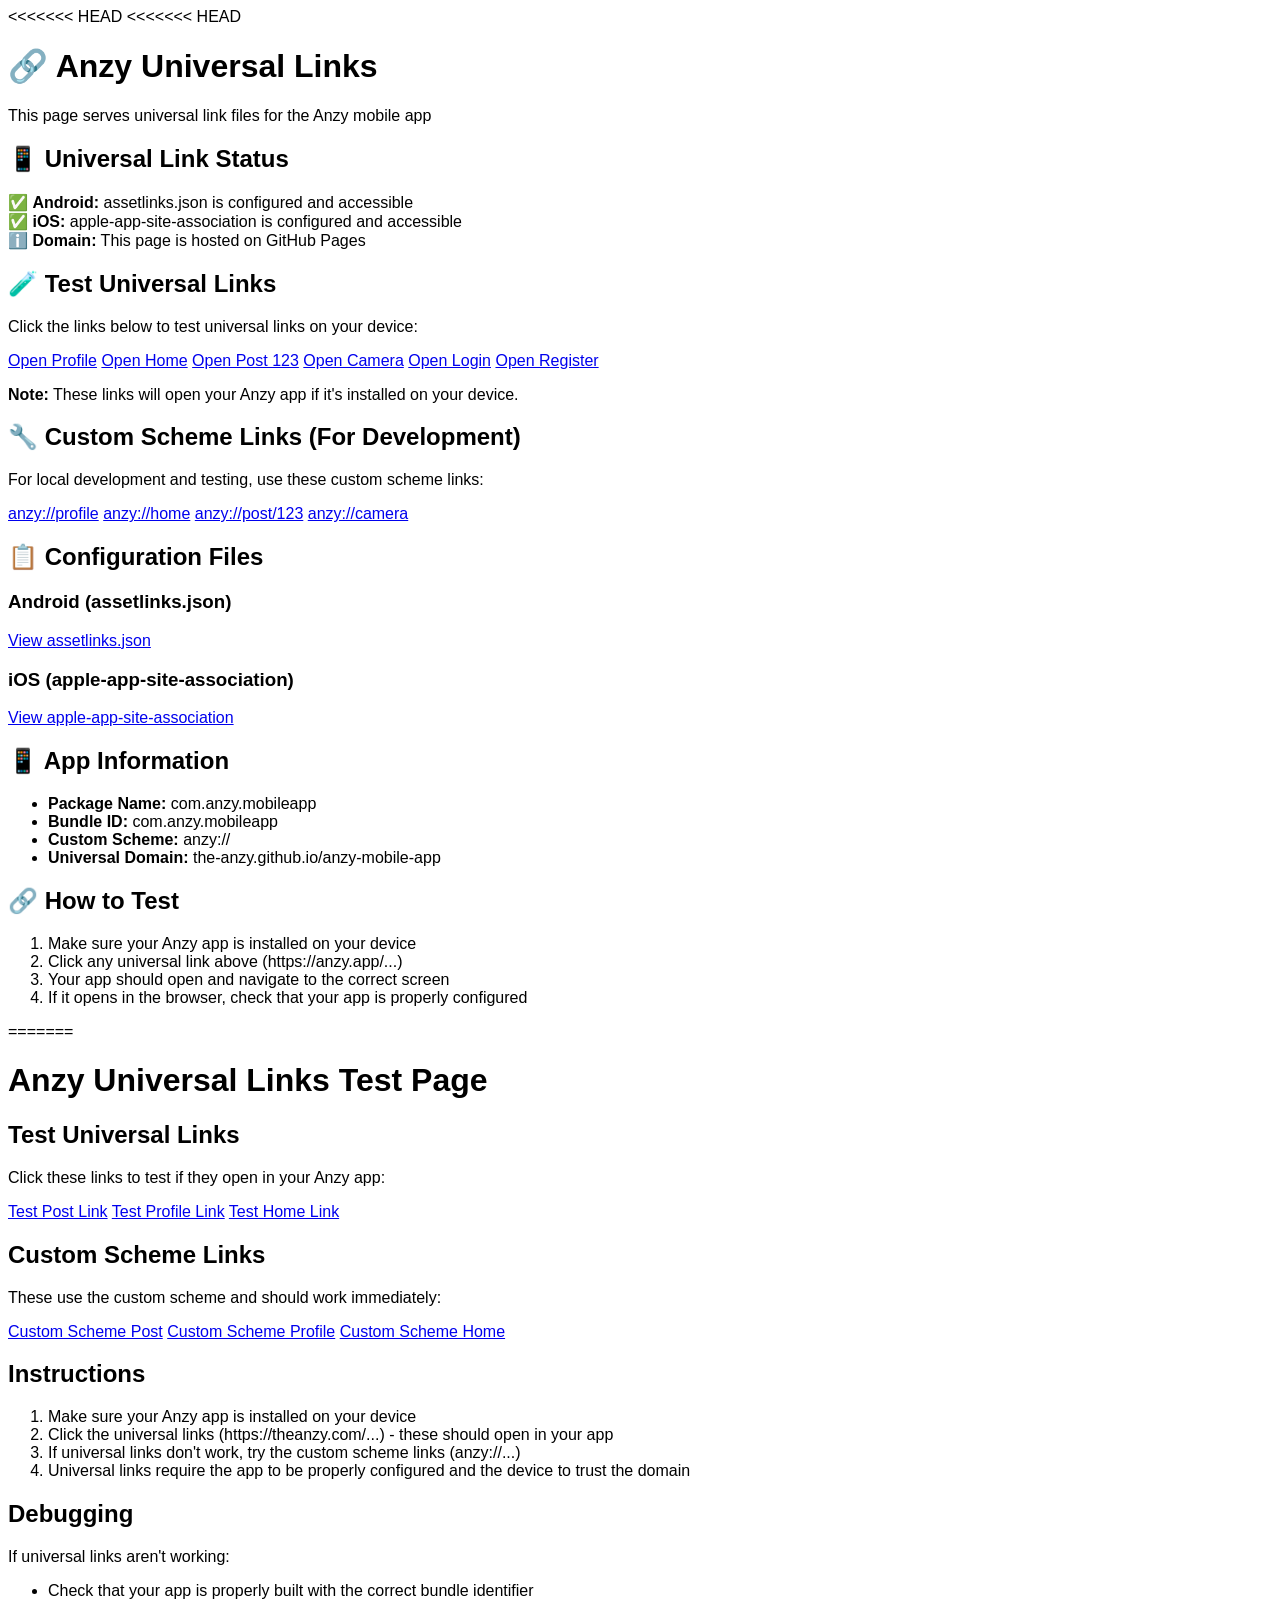
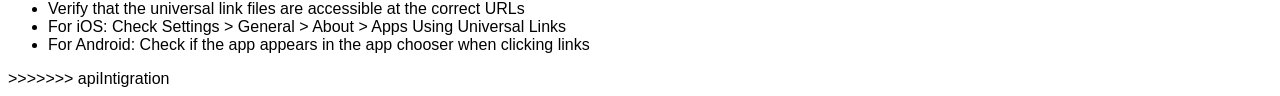
==== index.html @ 7867b926 "Initial commit: Add universal link files for Anzy app" ====
<!DOCTYPE html>
<html lang="en">
<head>
    <meta charset="UTF-8">
    <meta name="viewport" content="width=device-width, initial-scale=1.0">
<<<<<<< HEAD
    <title>Anzy - Universal Links</title>
    <style>
        body {
            font-family: -apple-system, BlinkMacSystemFont, 'Segoe UI', Roboto, sans-serif;
=======
    <title>Anzy - Universal Links Test</title>
    <style>
        body {
            font-family: Arial, sans-serif;
>>>>>>> apiIntigration
            max-width: 800px;
            margin: 0 auto;
            padding: 20px;
            line-height: 1.6;
<<<<<<< HEAD
            color: #333;
        }
        .header {
            text-align: center;
            margin-bottom: 40px;
            padding: 20px;
            background: linear-gradient(135deg, #667eea 0%, #764ba2 100%);
            color: white;
            border-radius: 10px;
        }
        .section {
            margin-bottom: 30px;
            padding: 20px;
            border: 1px solid #e1e5e9;
            border-radius: 8px;
            background-color: #f8f9fa;
        }
        .section h2 {
            color: #495057;
            margin-top: 0;
        }
        .status {
            padding: 10px;
            border-radius: 5px;
            margin: 10px 0;
        }
        .status.success {
            background-color: #d4edda;
            border: 1px solid #c3e6cb;
            color: #155724;
        }
        .status.info {
            background-color: #d1ecf1;
            border: 1px solid #bee5eb;
            color: #0c5460;
        }
        .code {
            background-color: #f8f9fa;
            border: 1px solid #e9ecef;
            padding: 15px;
            border-radius: 5px;
            font-family: 'Courier New', monospace;
            font-size: 14px;
            overflow-x: auto;
        }
        .test-links {
            display: flex;
            flex-wrap: wrap;
            gap: 10px;
            margin: 15px 0;
        }
        .test-link {
            display: inline-block;
            padding: 10px 15px;
=======
        }
        .test-link {
            display: inline-block;
            margin: 10px;
            padding: 10px 20px;
>>>>>>> apiIntigration
            background-color: #007bff;
            color: white;
            text-decoration: none;
            border-radius: 5px;
<<<<<<< HEAD
            font-size: 14px;
=======
>>>>>>> apiIntigration
        }
        .test-link:hover {
            background-color: #0056b3;
        }
<<<<<<< HEAD
        .custom-scheme {
            background-color: #28a745;
        }
        .custom-scheme:hover {
            background-color: #1e7e34;
=======
        .section {
            margin: 30px 0;
            padding: 20px;
            border: 1px solid #ddd;
            border-radius: 5px;
>>>>>>> apiIntigration
        }
    </style>
</head>
<body>
<<<<<<< HEAD
    <div class="header">
        <h1>🔗 Anzy Universal Links</h1>
        <p>This page serves universal link files for the Anzy mobile app</p>
    </div>

    <div class="section">
        <h2>📱 Universal Link Status</h2>
        <div class="status success">
            ✅ <strong>Android:</strong> assetlinks.json is configured and accessible
        </div>
        <div class="status success">
            ✅ <strong>iOS:</strong> apple-app-site-association is configured and accessible
        </div>
        <div class="status info">
            ℹ️ <strong>Domain:</strong> This page is hosted on GitHub Pages
        </div>
    </div>

    <div class="section">
        <h2>🧪 Test Universal Links</h2>
        <p>Click the links below to test universal links on your device:</p>
        
        <div class="test-links">
            <a href="https://the-anzy.github.io/anzy-mobile-app/profile" class="test-link">Open Profile</a>
            <a href="https://the-anzy.github.io/anzy-mobile-app/home" class="test-link">Open Home</a>
            <a href="https://the-anzy.github.io/anzy-mobile-app/post/123" class="test-link">Open Post 123</a>
            <a href="https://the-anzy.github.io/anzy-mobile-app/camera" class="test-link">Open Camera</a>
            <a href="https://the-anzy.github.io/anzy-mobile-app/login" class="test-link">Open Login</a>
            <a href="https://the-anzy.github.io/anzy-mobile-app/register" class="test-link">Open Register</a>
        </div>

        <p><strong>Note:</strong> These links will open your Anzy app if it's installed on your device.</p>
    </div>

    <div class="section">
        <h2>🔧 Custom Scheme Links (For Development)</h2>
        <p>For local development and testing, use these custom scheme links:</p>
        
        <div class="test-links">
            <a href="anzy://profile" class="test-link custom-scheme">anzy://profile</a>
            <a href="anzy://home" class="test-link custom-scheme">anzy://home</a>
            <a href="anzy://post/123" class="test-link custom-scheme">anzy://post/123</a>
            <a href="anzy://camera" class="test-link custom-scheme">anzy://camera</a>
        </div>
    </div>

    <div class="section">
        <h2>📋 Configuration Files</h2>
        
        <h3>Android (assetlinks.json)</h3>
        <div class="code">
            <a href="/.well-known/assetlinks.json" target="_blank">View assetlinks.json</a>
        </div>

        <h3>iOS (apple-app-site-association)</h3>
        <div class="code">
            <a href="/.well-known/apple-app-site-association" target="_blank">View apple-app-site-association</a>
        </div>
    </div>

    <div class="section">
        <h2>📱 App Information</h2>
        <ul>
            <li><strong>Package Name:</strong> com.anzy.mobileapp</li>
            <li><strong>Bundle ID:</strong> com.anzy.mobileapp</li>
            <li><strong>Custom Scheme:</strong> anzy://</li>
            <li><strong>Universal Domain:</strong> the-anzy.github.io/anzy-mobile-app</li>
        </ul>
    </div>

    <div class="section">
        <h2>🔗 How to Test</h2>
        <ol>
            <li>Make sure your Anzy app is installed on your device</li>
            <li>Click any universal link above (https://anzy.app/...)</li>
            <li>Your app should open and navigate to the correct screen</li>
            <li>If it opens in the browser, check that your app is properly configured</li>
        </ol>
    </div>

    <script>
        // Add click tracking
        document.querySelectorAll('a').forEach(link => {
            link.addEventListener('click', function(e) {
                console.log('Clicked:', this.href);
                
                if (this.href.startsWith('anzy://')) {
                    console.log('Custom scheme link clicked');
                } else if (this.href.startsWith('https://the-anzy.github.io/anzy-mobile-app')) {
                    console.log('Universal link clicked');
                }
            });
        });
    </script>
=======
    <h1>Anzy Universal Links Test Page</h1>
    
    <div class="section">
        <h2>Test Universal Links</h2>
        <p>Click these links to test if they open in your Anzy app:</p>
        
        <a href="https://theanzy.com/post/123" class="test-link">Test Post Link</a>
        <a href="https://theanzy.com/profile" class="test-link">Test Profile Link</a>
        <a href="https://theanzy.com/home" class="test-link">Test Home Link</a>
    </div>

    <div class="section">
        <h2>Custom Scheme Links</h2>
        <p>These use the custom scheme and should work immediately:</p>
        
        <a href="anzy://post/123" class="test-link">Custom Scheme Post</a>
        <a href="anzy://profile" class="test-link">Custom Scheme Profile</a>
        <a href="anzy://home" class="test-link">Custom Scheme Home</a>
    </div>

    <div class="section">
        <h2>Instructions</h2>
        <ol>
            <li>Make sure your Anzy app is installed on your device</li>
            <li>Click the universal links (https://theanzy.com/...) - these should open in your app</li>
            <li>If universal links don't work, try the custom scheme links (anzy://...)</li>
            <li>Universal links require the app to be properly configured and the device to trust the domain</li>
        </ol>
    </div>

    <div class="section">
        <h2>Debugging</h2>
        <p>If universal links aren't working:</p>
        <ul>
            <li>Check that your app is properly built with the correct bundle identifier</li>
            <li>Verify that the universal link files are accessible at the correct URLs</li>
            <li>For iOS: Check Settings > General > About > Apps Using Universal Links</li>
            <li>For Android: Check if the app appears in the app chooser when clicking links</li>
        </ul>
    </div>
>>>>>>> apiIntigration
</body>
</html>
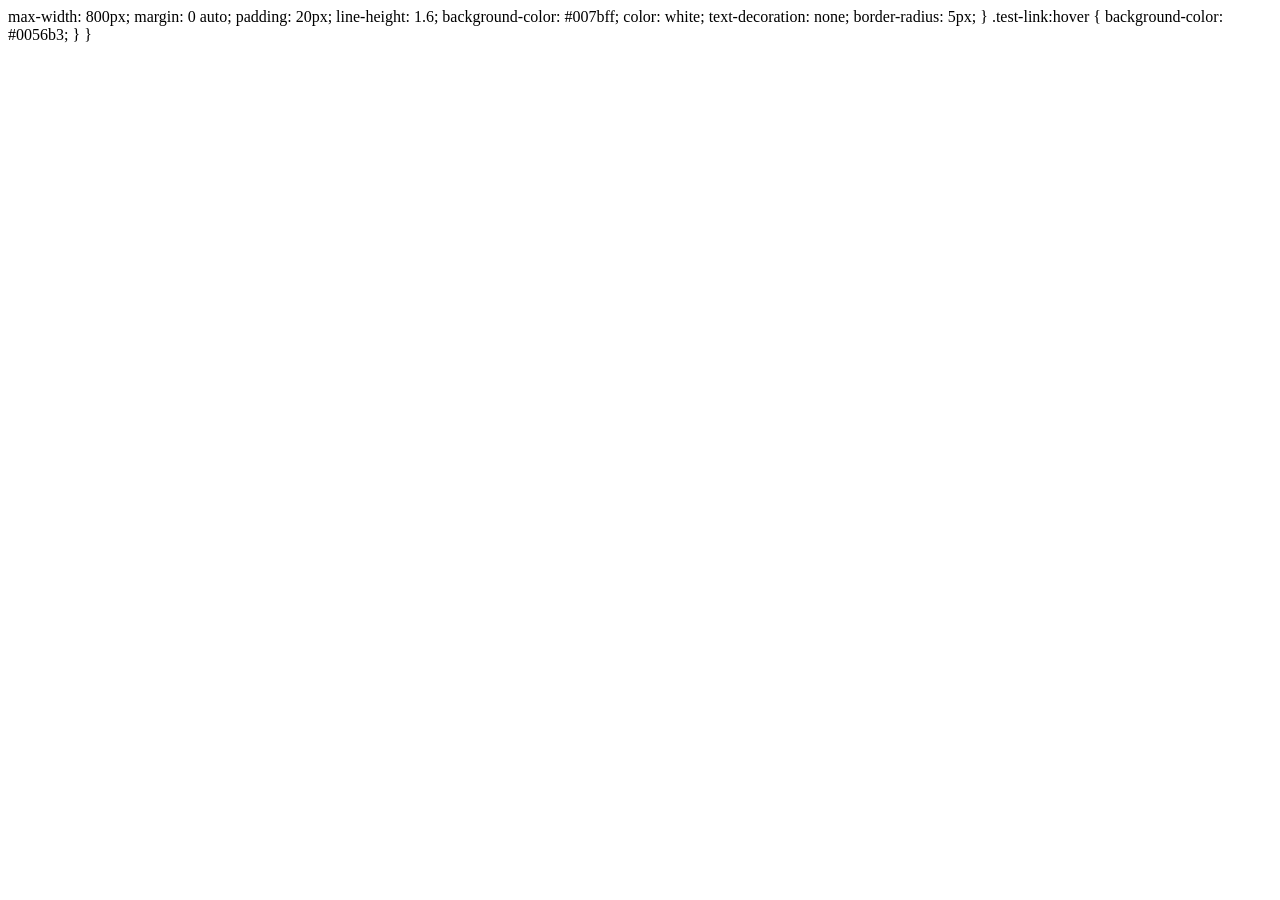
==== commit 2698d332: "Clean up merge conflicts" ====
--- a/index.html
+++ b/index.html
@@ -3,248 +3,21 @@
 <head>
     <meta charset="UTF-8">
     <meta name="viewport" content="width=device-width, initial-scale=1.0">
-<<<<<<< HEAD
-    <title>Anzy - Universal Links</title>
-    <style>
-        body {
-            font-family: -apple-system, BlinkMacSystemFont, 'Segoe UI', Roboto, sans-serif;
-=======
-    <title>Anzy - Universal Links Test</title>
-    <style>
-        body {
-            font-family: Arial, sans-serif;
->>>>>>> apiIntigration
             max-width: 800px;
             margin: 0 auto;
             padding: 20px;
             line-height: 1.6;
-<<<<<<< HEAD
-            color: #333;
-        }
-        .header {
-            text-align: center;
-            margin-bottom: 40px;
-            padding: 20px;
-            background: linear-gradient(135deg, #667eea 0%, #764ba2 100%);
-            color: white;
-            border-radius: 10px;
-        }
-        .section {
-            margin-bottom: 30px;
-            padding: 20px;
-            border: 1px solid #e1e5e9;
-            border-radius: 8px;
-            background-color: #f8f9fa;
-        }
-        .section h2 {
-            color: #495057;
-            margin-top: 0;
-        }
-        .status {
-            padding: 10px;
-            border-radius: 5px;
-            margin: 10px 0;
-        }
-        .status.success {
-            background-color: #d4edda;
-            border: 1px solid #c3e6cb;
-            color: #155724;
-        }
-        .status.info {
-            background-color: #d1ecf1;
-            border: 1px solid #bee5eb;
-            color: #0c5460;
-        }
-        .code {
-            background-color: #f8f9fa;
-            border: 1px solid #e9ecef;
-            padding: 15px;
-            border-radius: 5px;
-            font-family: 'Courier New', monospace;
-            font-size: 14px;
-            overflow-x: auto;
-        }
-        .test-links {
-            display: flex;
-            flex-wrap: wrap;
-            gap: 10px;
-            margin: 15px 0;
-        }
-        .test-link {
-            display: inline-block;
-            padding: 10px 15px;
-=======
-        }
-        .test-link {
-            display: inline-block;
-            margin: 10px;
-            padding: 10px 20px;
->>>>>>> apiIntigration
             background-color: #007bff;
             color: white;
             text-decoration: none;
             border-radius: 5px;
-<<<<<<< HEAD
-            font-size: 14px;
-=======
->>>>>>> apiIntigration
         }
         .test-link:hover {
             background-color: #0056b3;
         }
-<<<<<<< HEAD
-        .custom-scheme {
-            background-color: #28a745;
-        }
-        .custom-scheme:hover {
-            background-color: #1e7e34;
-=======
-        .section {
-            margin: 30px 0;
-            padding: 20px;
-            border: 1px solid #ddd;
-            border-radius: 5px;
->>>>>>> apiIntigration
         }
     </style>
 </head>
 <body>
-<<<<<<< HEAD
-    <div class="header">
-        <h1>🔗 Anzy Universal Links</h1>
-        <p>This page serves universal link files for the Anzy mobile app</p>
-    </div>
-
-    <div class="section">
-        <h2>📱 Universal Link Status</h2>
-        <div class="status success">
-            ✅ <strong>Android:</strong> assetlinks.json is configured and accessible
-        </div>
-        <div class="status success">
-            ✅ <strong>iOS:</strong> apple-app-site-association is configured and accessible
-        </div>
-        <div class="status info">
-            ℹ️ <strong>Domain:</strong> This page is hosted on GitHub Pages
-        </div>
-    </div>
-
-    <div class="section">
-        <h2>🧪 Test Universal Links</h2>
-        <p>Click the links below to test universal links on your device:</p>
-        
-        <div class="test-links">
-            <a href="https://the-anzy.github.io/anzy-mobile-app/profile" class="test-link">Open Profile</a>
-            <a href="https://the-anzy.github.io/anzy-mobile-app/home" class="test-link">Open Home</a>
-            <a href="https://the-anzy.github.io/anzy-mobile-app/post/123" class="test-link">Open Post 123</a>
-            <a href="https://the-anzy.github.io/anzy-mobile-app/camera" class="test-link">Open Camera</a>
-            <a href="https://the-anzy.github.io/anzy-mobile-app/login" class="test-link">Open Login</a>
-            <a href="https://the-anzy.github.io/anzy-mobile-app/register" class="test-link">Open Register</a>
-        </div>
-
-        <p><strong>Note:</strong> These links will open your Anzy app if it's installed on your device.</p>
-    </div>
-
-    <div class="section">
-        <h2>🔧 Custom Scheme Links (For Development)</h2>
-        <p>For local development and testing, use these custom scheme links:</p>
-        
-        <div class="test-links">
-            <a href="anzy://profile" class="test-link custom-scheme">anzy://profile</a>
-            <a href="anzy://home" class="test-link custom-scheme">anzy://home</a>
-            <a href="anzy://post/123" class="test-link custom-scheme">anzy://post/123</a>
-            <a href="anzy://camera" class="test-link custom-scheme">anzy://camera</a>
-        </div>
-    </div>
-
-    <div class="section">
-        <h2>📋 Configuration Files</h2>
-        
-        <h3>Android (assetlinks.json)</h3>
-        <div class="code">
-            <a href="/.well-known/assetlinks.json" target="_blank">View assetlinks.json</a>
-        </div>
-
-        <h3>iOS (apple-app-site-association)</h3>
-        <div class="code">
-            <a href="/.well-known/apple-app-site-association" target="_blank">View apple-app-site-association</a>
-        </div>
-    </div>
-
-    <div class="section">
-        <h2>📱 App Information</h2>
-        <ul>
-            <li><strong>Package Name:</strong> com.anzy.mobileapp</li>
-            <li><strong>Bundle ID:</strong> com.anzy.mobileapp</li>
-            <li><strong>Custom Scheme:</strong> anzy://</li>
-            <li><strong>Universal Domain:</strong> the-anzy.github.io/anzy-mobile-app</li>
-        </ul>
-    </div>
-
-    <div class="section">
-        <h2>🔗 How to Test</h2>
-        <ol>
-            <li>Make sure your Anzy app is installed on your device</li>
-            <li>Click any universal link above (https://anzy.app/...)</li>
-            <li>Your app should open and navigate to the correct screen</li>
-            <li>If it opens in the browser, check that your app is properly configured</li>
-        </ol>
-    </div>
-
-    <script>
-        // Add click tracking
-        document.querySelectorAll('a').forEach(link => {
-            link.addEventListener('click', function(e) {
-                console.log('Clicked:', this.href);
-                
-                if (this.href.startsWith('anzy://')) {
-                    console.log('Custom scheme link clicked');
-                } else if (this.href.startsWith('https://the-anzy.github.io/anzy-mobile-app')) {
-                    console.log('Universal link clicked');
-                }
-            });
-        });
-    </script>
-=======
-    <h1>Anzy Universal Links Test Page</h1>
-    
-    <div class="section">
-        <h2>Test Universal Links</h2>
-        <p>Click these links to test if they open in your Anzy app:</p>
-        
-        <a href="https://theanzy.com/post/123" class="test-link">Test Post Link</a>
-        <a href="https://theanzy.com/profile" class="test-link">Test Profile Link</a>
-        <a href="https://theanzy.com/home" class="test-link">Test Home Link</a>
-    </div>
-
-    <div class="section">
-        <h2>Custom Scheme Links</h2>
-        <p>These use the custom scheme and should work immediately:</p>
-        
-        <a href="anzy://post/123" class="test-link">Custom Scheme Post</a>
-        <a href="anzy://profile" class="test-link">Custom Scheme Profile</a>
-        <a href="anzy://home" class="test-link">Custom Scheme Home</a>
-    </div>
-
-    <div class="section">
-        <h2>Instructions</h2>
-        <ol>
-            <li>Make sure your Anzy app is installed on your device</li>
-            <li>Click the universal links (https://theanzy.com/...) - these should open in your app</li>
-            <li>If universal links don't work, try the custom scheme links (anzy://...)</li>
-            <li>Universal links require the app to be properly configured and the device to trust the domain</li>
-        </ol>
-    </div>
-
-    <div class="section">
-        <h2>Debugging</h2>
-        <p>If universal links aren't working:</p>
-        <ul>
-            <li>Check that your app is properly built with the correct bundle identifier</li>
-            <li>Verify that the universal link files are accessible at the correct URLs</li>
-            <li>For iOS: Check Settings > General > About > Apps Using Universal Links</li>
-            <li>For Android: Check if the app appears in the app chooser when clicking links</li>
-        </ul>
-    </div>
->>>>>>> apiIntigration
 </body>
 </html> 
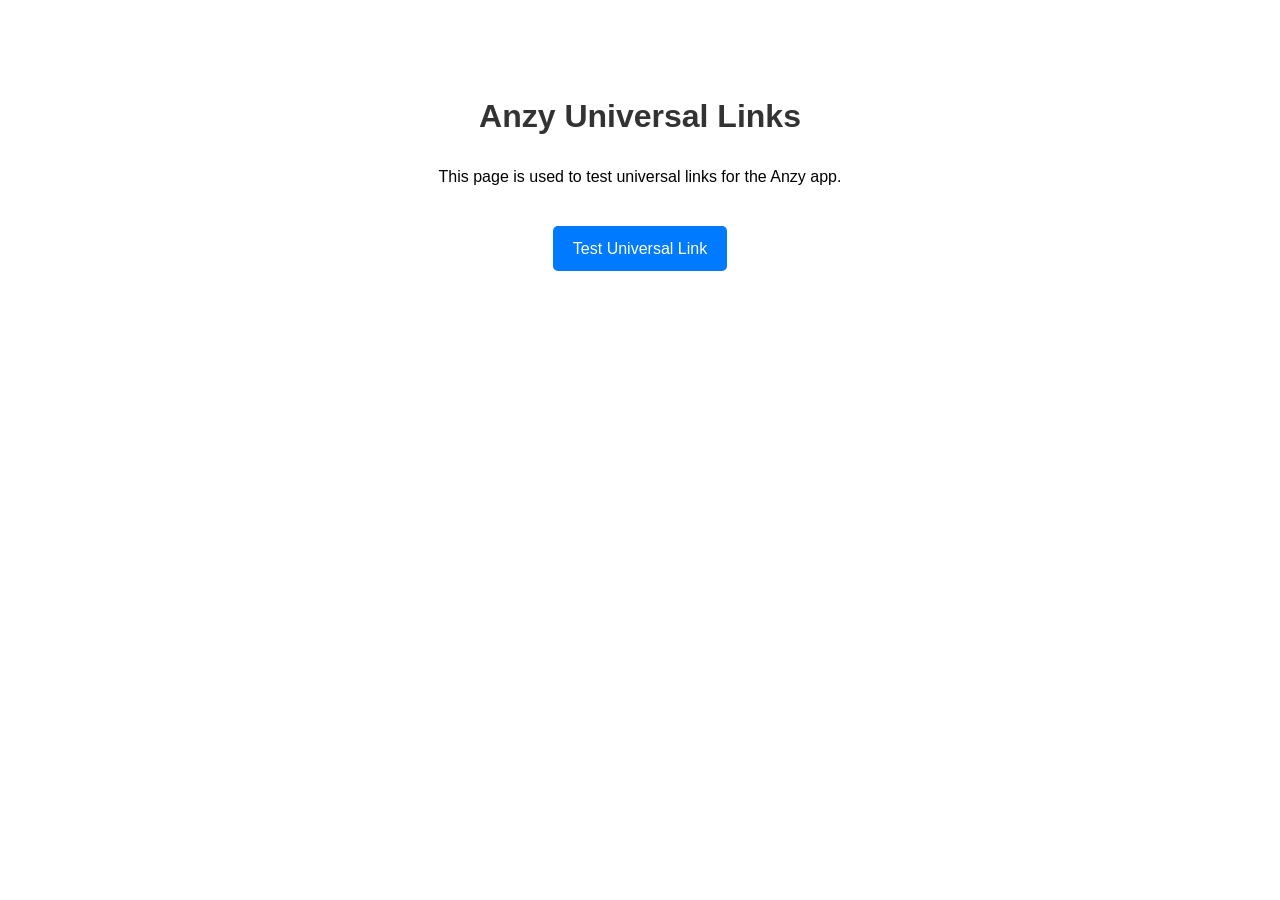
==== commit 210b8811: "fix: repair and update index.html" ====
--- a/index.html
+++ b/index.html
@@ -3,10 +3,26 @@
 <head>
     <meta charset="UTF-8">
     <meta name="viewport" content="width=device-width, initial-scale=1.0">
+    <title>Anzy Universal Links</title>
+    <style>
+        body {
+            font-family: Arial, sans-serif;
             max-width: 800px;
             margin: 0 auto;
             padding: 20px;
             line-height: 1.6;
+        }
+        .container {
+            text-align: center;
+            padding-top: 50px;
+        }
+        h1 {
+            color: #333;
+        }
+        .test-link {
+            display: inline-block;
+            margin-top: 20px;
+            padding: 10px 20px;
             background-color: #007bff;
             color: white;
             text-decoration: none;
@@ -15,9 +31,13 @@
         .test-link:hover {
             background-color: #0056b3;
         }
-        }
     </style>
 </head>
 <body>
+    <div class="container">
+        <h1>Anzy Universal Links</h1>
+        <p>This page is used to test universal links for the Anzy app.</p>
+        <a href="https://anzy-app.com/test" class="test-link">Test Universal Link</a>
+    </div>
 </body>
 </html> 
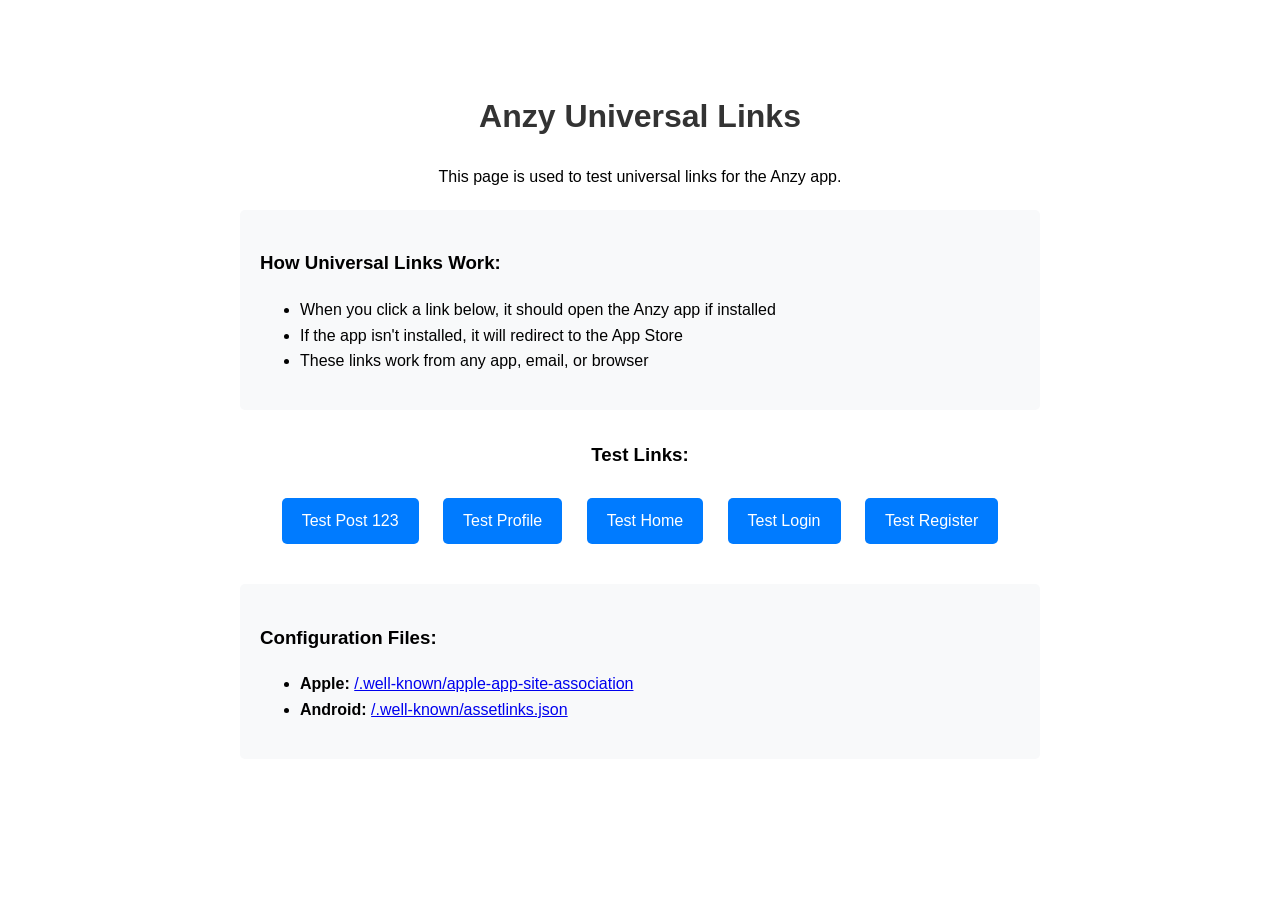
==== commit a8a2998f: "feat: add 404.html for universal link handling and improve index.html" ====
--- a/index.html
+++ b/index.html
@@ -19,9 +19,12 @@
         h1 {
             color: #333;
         }
+        .test-links {
+            margin: 30px 0;
+        }
         .test-link {
             display: inline-block;
-            margin-top: 20px;
+            margin: 10px;
             padding: 10px 20px;
             background-color: #007bff;
             color: white;
@@ -31,13 +34,45 @@
         .test-link:hover {
             background-color: #0056b3;
         }
+        .info {
+            background-color: #f8f9fa;
+            padding: 20px;
+            border-radius: 5px;
+            margin: 20px 0;
+            text-align: left;
+        }
     </style>
 </head>
 <body>
     <div class="container">
         <h1>Anzy Universal Links</h1>
         <p>This page is used to test universal links for the Anzy app.</p>
-        <a href="https://anzy-app.com/test" class="test-link">Test Universal Link</a>
+        
+        <div class="info">
+            <h3>How Universal Links Work:</h3>
+            <ul>
+                <li>When you click a link below, it should open the Anzy app if installed</li>
+                <li>If the app isn't installed, it will redirect to the App Store</li>
+                <li>These links work from any app, email, or browser</li>
+            </ul>
+        </div>
+
+        <div class="test-links">
+            <h3>Test Links:</h3>
+            <a href="https://theanzy.com/post/123" class="test-link">Test Post 123</a>
+            <a href="https://theanzy.com/profile" class="test-link">Test Profile</a>
+            <a href="https://theanzy.com/home" class="test-link">Test Home</a>
+            <a href="https://theanzy.com/login" class="test-link">Test Login</a>
+            <a href="https://theanzy.com/register" class="test-link">Test Register</a>
+        </div>
+
+        <div class="info">
+            <h3>Configuration Files:</h3>
+            <ul>
+                <li><strong>Apple:</strong> <a href="/.well-known/apple-app-site-association">/.well-known/apple-app-site-association</a></li>
+                <li><strong>Android:</strong> <a href="/.well-known/assetlinks.json">/.well-known/assetlinks.json</a></li>
+            </ul>
+        </div>
     </div>
 </body>
 </html> 
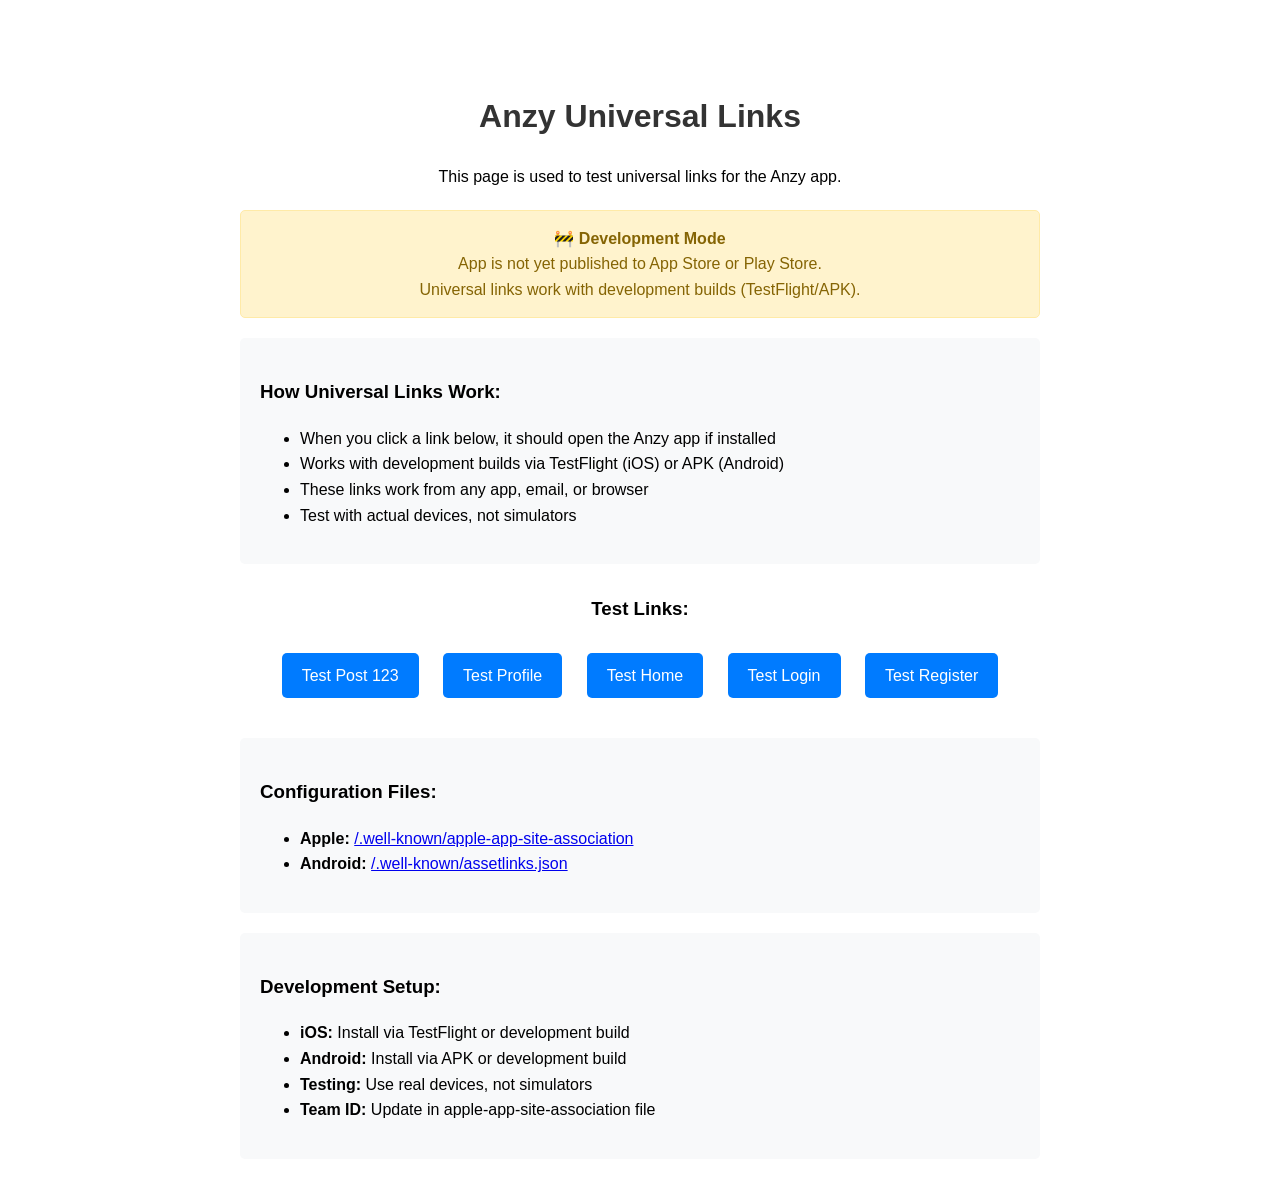
==== commit a9e21298: "feat: update for development mode - app not yet published" ====
--- a/index.html
+++ b/index.html
@@ -41,6 +41,15 @@
             margin: 20px 0;
             text-align: left;
         }
+        .dev-banner {
+            background-color: #fff3cd;
+            border: 1px solid #ffeaa7;
+            color: #856404;
+            padding: 15px;
+            border-radius: 5px;
+            margin: 20px 0;
+            text-align: center;
+        }
     </style>
 </head>
 <body>
@@ -48,12 +57,19 @@
         <h1>Anzy Universal Links</h1>
         <p>This page is used to test universal links for the Anzy app.</p>
         
+        <div class="dev-banner">
+            <strong>🚧 Development Mode</strong><br>
+            App is not yet published to App Store or Play Store.<br>
+            Universal links work with development builds (TestFlight/APK).
+        </div>
+        
         <div class="info">
             <h3>How Universal Links Work:</h3>
             <ul>
                 <li>When you click a link below, it should open the Anzy app if installed</li>
-                <li>If the app isn't installed, it will redirect to the App Store</li>
+                <li>Works with development builds via TestFlight (iOS) or APK (Android)</li>
                 <li>These links work from any app, email, or browser</li>
+                <li>Test with actual devices, not simulators</li>
             </ul>
         </div>
 
@@ -73,6 +89,16 @@
                 <li><strong>Android:</strong> <a href="/.well-known/assetlinks.json">/.well-known/assetlinks.json</a></li>
             </ul>
         </div>
+        
+        <div class="info">
+            <h3>Development Setup:</h3>
+            <ul>
+                <li><strong>iOS:</strong> Install via TestFlight or development build</li>
+                <li><strong>Android:</strong> Install via APK or development build</li>
+                <li><strong>Testing:</strong> Use real devices, not simulators</li>
+                <li><strong>Team ID:</strong> Update in apple-app-site-association file</li>
+            </ul>
+        </div>
     </div>
 </body>
 </html> 
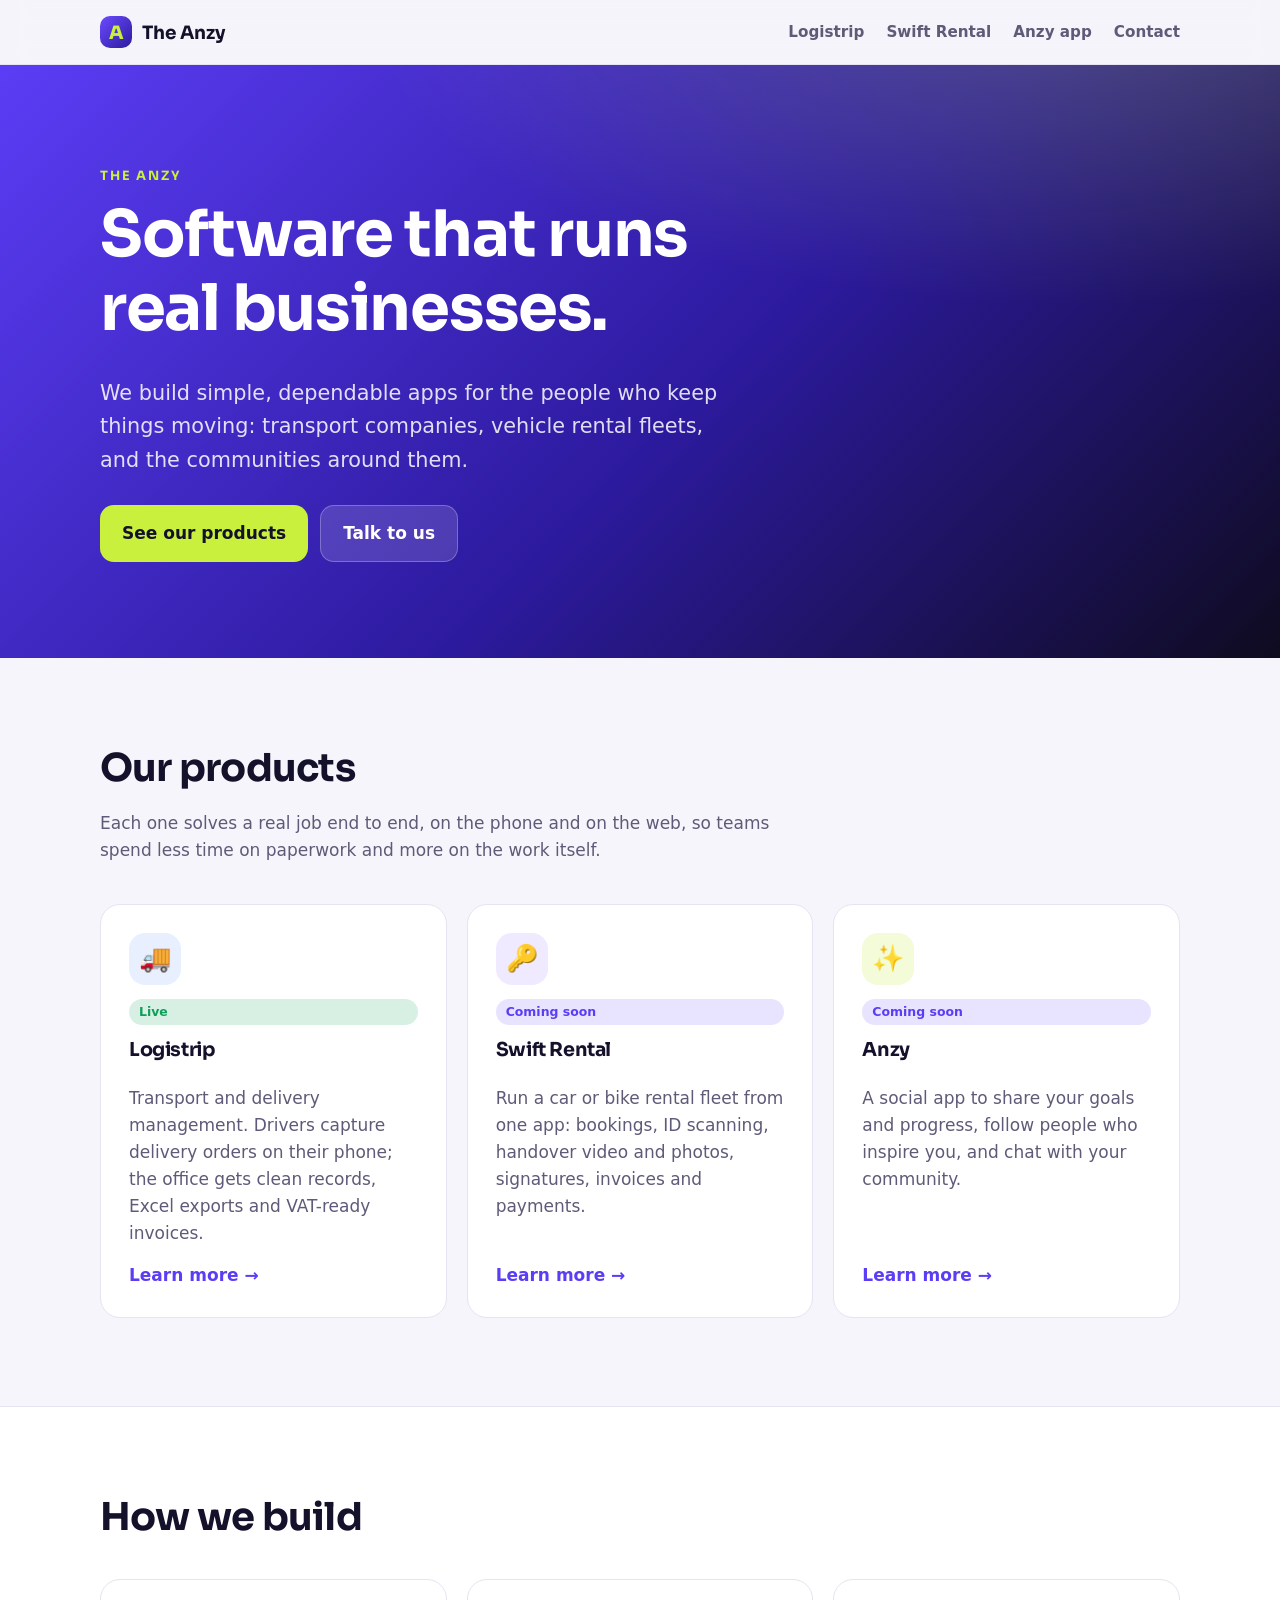
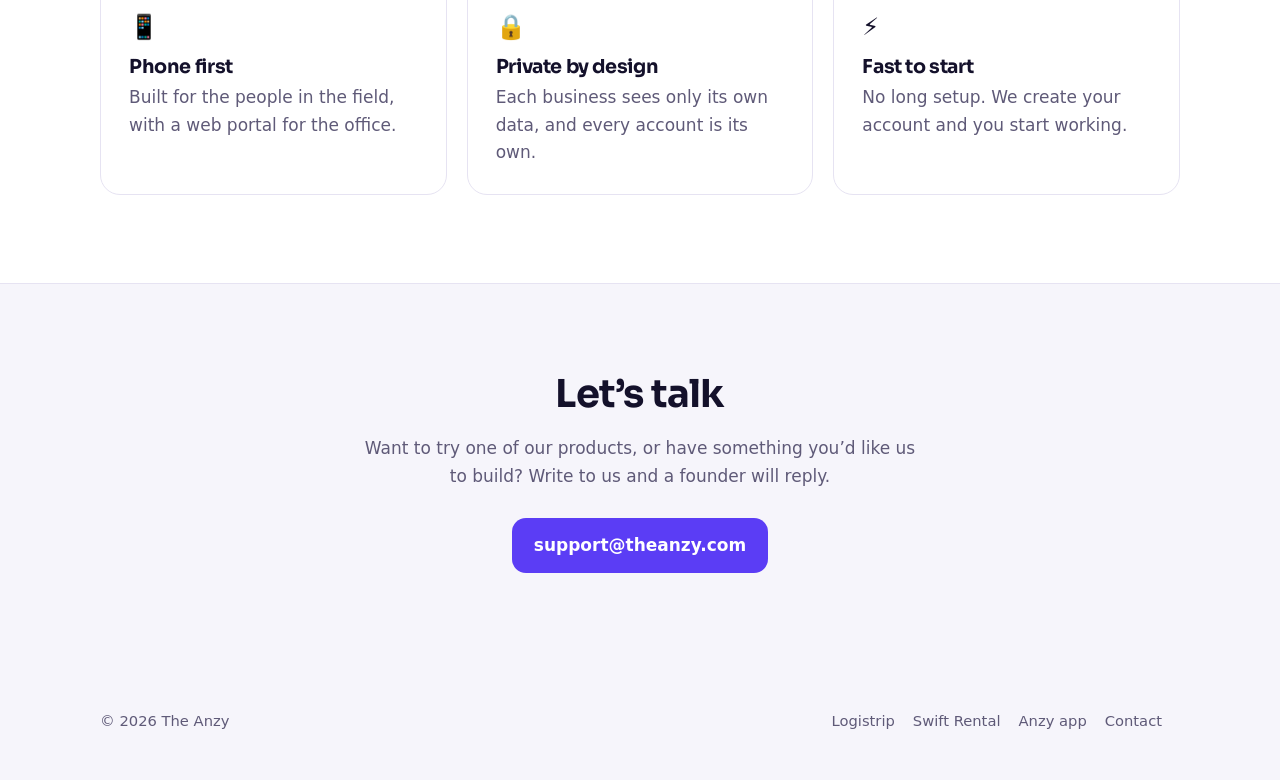
==== commit 69e48621: "Company website on Firebase Hosting Replace the GitHub Pages test page with The Anzy's company site:" ====
--- a/index.html
+++ b/index.html
@@ -1,104 +1,93 @@
-<!DOCTYPE html>
+<!doctype html>
 <html lang="en">
 <head>
-    <meta charset="UTF-8">
-    <meta name="viewport" content="width=device-width, initial-scale=1.0">
-    <title>Anzy Universal Links</title>
-    <style>
-        body {
-            font-family: Arial, sans-serif;
-            max-width: 800px;
-            margin: 0 auto;
-            padding: 20px;
-            line-height: 1.6;
-        }
-        .container {
-            text-align: center;
-            padding-top: 50px;
-        }
-        h1 {
-            color: #333;
-        }
-        .test-links {
-            margin: 30px 0;
-        }
-        .test-link {
-            display: inline-block;
-            margin: 10px;
-            padding: 10px 20px;
-            background-color: #007bff;
-            color: white;
-            text-decoration: none;
-            border-radius: 5px;
-        }
-        .test-link:hover {
-            background-color: #0056b3;
-        }
-        .info {
-            background-color: #f8f9fa;
-            padding: 20px;
-            border-radius: 5px;
-            margin: 20px 0;
-            text-align: left;
-        }
-        .dev-banner {
-            background-color: #fff3cd;
-            border: 1px solid #ffeaa7;
-            color: #856404;
-            padding: 15px;
-            border-radius: 5px;
-            margin: 20px 0;
-            text-align: center;
-        }
-    </style>
+<meta charset="utf-8">
+<meta name="viewport" content="width=device-width, initial-scale=1">
+<title>The Anzy — software that runs real businesses</title>
+<meta name="description" content="The Anzy builds simple, reliable apps for real businesses: Logistrip for transport companies, Swift Rental for vehicle rental fleets, and the Anzy app.">
+<link rel="canonical" href="https://theanzy.com/">
+<meta property="og:title" content="The Anzy">
+<meta property="og:description" content="Simple, reliable apps for real businesses: Logistrip, Swift Rental and Anzy.">
+<meta property="og:url" content="https://theanzy.com/">
+<meta property="og:type" content="website">
+<meta name="theme-color" content="#2c1a9e">
+<link rel="icon" href="/assets/favicon.svg" type="image/svg+xml">
+<link rel="preconnect" href="https://fonts.googleapis.com"><link rel="preconnect" href="https://fonts.gstatic.com" crossorigin>
+<link href="https://fonts.googleapis.com/css2?family=Sora:wght@600;700;800&display=swap" rel="stylesheet">
+<link rel="stylesheet" href="/assets/style.css">
 </head>
 <body>
-    <div class="container">
-        <h1>Anzy Universal Links</h1>
-        <p>This page is used to test universal links for the Anzy app.</p>
-        
-        <div class="dev-banner">
-            <strong>🚧 Development Mode</strong><br>
-            App is not yet published to App Store or Play Store.<br>
-            Universal links work with development builds (TestFlight/APK).
-        </div>
-        
-        <div class="info">
-            <h3>How Universal Links Work:</h3>
-            <ul>
-                <li>When you click a link below, it should open the Anzy app if installed</li>
-                <li>Works with development builds via TestFlight (iOS) or APK (Android)</li>
-                <li>These links work from any app, email, or browser</li>
-                <li>Test with actual devices, not simulators</li>
-            </ul>
-        </div>
+<header class="top"><div class="wrap">
+  <a class="brand" href="/"><span class="brand-mark">A</span>The Anzy</a>
+  <nav class="nav">
+    <a href="/logistrip">Logistrip</a>
+    <a href="/swift-rental">Swift Rental</a>
+    <a href="/app">Anzy app</a>
+    <a class="hide-sm" href="#contact">Contact</a>
+  </nav>
+</div></header>
 
-        <div class="test-links">
-            <h3>Test Links:</h3>
-            <a href="https://theanzy.com/post/123" class="test-link">Test Post 123</a>
-            <a href="https://theanzy.com/profile" class="test-link">Test Profile</a>
-            <a href="https://theanzy.com/home" class="test-link">Test Home</a>
-            <a href="https://theanzy.com/login" class="test-link">Test Login</a>
-            <a href="https://theanzy.com/register" class="test-link">Test Register</a>
-        </div>
+<main>
+  <section class="hero"><div class="wrap">
+    <span class="eyebrow">The Anzy</span>
+    <h1>Software that runs<br>real businesses.</h1>
+    <p class="lead">We build simple, dependable apps for the people who keep things moving: transport companies, vehicle rental fleets, and the communities around them.</p>
+    <div class="actions">
+      <a class="btn btn-lime" href="#products">See our products</a>
+      <a class="btn btn-glass" href="#contact">Talk to us</a>
+    </div>
+  </div></section>
 
-        <div class="info">
-            <h3>Configuration Files:</h3>
-            <ul>
-                <li><strong>Apple:</strong> <a href="/.well-known/apple-app-site-association">/.well-known/apple-app-site-association</a></li>
-                <li><strong>Android:</strong> <a href="/.well-known/assetlinks.json">/.well-known/assetlinks.json</a></li>
-            </ul>
-        </div>
-        
-        <div class="info">
-            <h3>Development Setup:</h3>
-            <ul>
-                <li><strong>iOS:</strong> Install via TestFlight or development build</li>
-                <li><strong>Android:</strong> Install via APK or development build</li>
-                <li><strong>Testing:</strong> Use real devices, not simulators</li>
-                <li><strong>Team ID:</strong> Update in apple-app-site-association file</li>
-            </ul>
-        </div>
+  <section class="block" id="products"><div class="wrap">
+    <div class="section-head">
+      <h2>Our products</h2>
+      <p>Each one solves a real job end to end, on the phone and on the web, so teams spend less time on paperwork and more on the work itself.</p>
     </div>
+    <div class="grid">
+      <a class="card product" href="/logistrip">
+        <div class="icon" style="background:#e8f0ff">🚚</div>
+        <span class="tag live">Live</span>
+        <h3>Logistrip</h3>
+        <p>Transport and delivery management. Drivers capture delivery orders on their phone; the office gets clean records, Excel exports and VAT-ready invoices.</p>
+        <span class="more">Learn more →</span>
+      </a>
+      <a class="card product" href="/swift-rental">
+        <div class="icon" style="background:#efeaff">🔑</div>
+        <span class="tag">Coming soon</span>
+        <h3>Swift Rental</h3>
+        <p>Run a car or bike rental fleet from one app: bookings, ID scanning, handover video and photos, signatures, invoices and payments.</p>
+        <span class="more">Learn more →</span>
+      </a>
+      <a class="card product" href="/app">
+        <div class="icon" style="background:#f3fbd9">✨</div>
+        <span class="tag">Coming soon</span>
+        <h3>Anzy</h3>
+        <p>A social app to share your goals and progress, follow people who inspire you, and chat with your community.</p>
+        <span class="more">Learn more →</span>
+      </a>
+    </div>
+  </div></section>
+
+  <section class="block band"><div class="wrap">
+    <div class="section-head"><h2>How we build</h2></div>
+    <div class="grid">
+      <div class="card feature"><span class="em">📱</span><h3>Phone first</h3><p>Built for the people in the field, with a web portal for the office.</p></div>
+      <div class="card feature"><span class="em">🔒</span><h3>Private by design</h3><p>Each business sees only its own data, and every account is its own.</p></div>
+      <div class="card feature"><span class="em">⚡</span><h3>Fast to start</h3><p>No long setup. We create your account and you start working.</p></div>
+    </div>
+  </div></section>
+
+  <section class="block cta" id="contact"><div class="wrap">
+    <h2>Let’s talk</h2>
+    <p>Want to try one of our products, or have something you’d like us to build? Write to us and a founder will reply.</p>
+    <div class="actions"><a class="btn btn-violet" href="mailto:support@theanzy.com">support@theanzy.com</a></div>
+  </div></section>
+</main>
+
+<footer><div class="wrap">
+  <span>© <span id="y">2026</span> The Anzy</span>
+  <span><a href="/logistrip">Logistrip</a><a href="/swift-rental">Swift Rental</a><a href="/app">Anzy app</a><a href="mailto:support@theanzy.com">Contact</a></span>
+</div></footer>
+<script>document.getElementById('y').textContent = new Date().getFullYear();</script>
 </body>
-</html> +</html>
--- a/assets/style.css
+++ b/assets/style.css
@@ -0,0 +1,75 @@
+/* The Anzy — one stylesheet for every page. Light and dark follow the visitor's device. */
+:root {
+  --ink: #0e0b1f; --text: #14112b; --muted: #5f5a78; --bg: #f6f5fb; --card: #ffffff; --line: #e6e3f2;
+  --violet: #5b3df5; --violet-deep: #2c1a9e; --lime: #c8f03c; --on-lime: #14112b;
+  --radius: 20px; --max: 1120px;
+  --font-head: "Sora", ui-sans-serif, system-ui, -apple-system, "Segoe UI", sans-serif;
+  --font-body: ui-sans-serif, system-ui, -apple-system, "Segoe UI", Roboto, sans-serif;
+}
+@media (prefers-color-scheme: dark) {
+  :root { --text: #f3f1ff; --muted: #a6a1c2; --bg: #0c0a1a; --card: #161229; --line: #2a2545; --violet: #8f7bff; }
+}
+* { box-sizing: border-box; }
+html { scroll-behavior: smooth; }
+body { margin: 0; font: 17px/1.6 var(--font-body); color: var(--text); background: var(--bg); -webkit-font-smoothing: antialiased; }
+img, svg { display: block; max-width: 100%; }
+a { color: var(--violet); }
+h1, h2, h3 { font-family: var(--font-head); line-height: 1.15; letter-spacing: -0.02em; margin: 0 0 .5em; }
+h1 { font-size: clamp(2.2rem, 5.5vw, 4rem); }
+h2 { font-size: clamp(1.6rem, 3.5vw, 2.4rem); }
+h3 { font-size: 1.2rem; }
+p { margin: 0 0 1em; }
+.wrap { max-width: var(--max); margin: 0 auto; padding: 0 20px; }
+
+/* header */
+.top { position: sticky; top: 0; z-index: 10; backdrop-filter: blur(12px); background: color-mix(in srgb, var(--bg) 82%, transparent); border-bottom: 1px solid var(--line); }
+.top .wrap { display: flex; align-items: center; justify-content: space-between; height: 64px; gap: 16px; }
+.brand { display: flex; align-items: center; gap: 10px; font: 700 1.15rem var(--font-head); color: var(--text); text-decoration: none; }
+.brand-mark { width: 32px; height: 32px; border-radius: 10px; background: linear-gradient(135deg, #6d4bff, #2c1a9e); display: grid; place-items: center; color: var(--lime); font-weight: 800; }
+.nav { display: flex; gap: 22px; }
+.nav a { color: var(--muted); text-decoration: none; font-weight: 600; font-size: .95rem; }
+.nav a:hover, .nav a[aria-current="page"] { color: var(--text); }
+@media (max-width: 640px) { .nav { gap: 14px; } .nav a.hide-sm { display: none; } }
+
+/* hero */
+.hero { position: relative; overflow: hidden; color: #fff; background: radial-gradient(1200px 500px at 85% -10%, rgba(200,240,60,.22), transparent 60%), linear-gradient(135deg, #5b3df5 0%, #2c1a9e 55%, #0e0b1f 100%); }
+.hero .wrap { padding-top: 96px; padding-bottom: 96px; }
+.hero p.lead { font-size: clamp(1.05rem, 2vw, 1.3rem); color: rgba(255,255,255,.85); max-width: 640px; }
+.eyebrow { display: inline-block; font: 700 .8rem var(--font-head); letter-spacing: .14em; text-transform: uppercase; color: var(--lime); margin-bottom: 14px; }
+.actions { display: flex; flex-wrap: wrap; gap: 12px; margin-top: 28px; }
+.btn { display: inline-flex; align-items: center; gap: 8px; padding: 14px 22px; border-radius: 14px; font-weight: 700; text-decoration: none; transition: transform .15s ease; }
+.btn:hover { transform: translateY(-2px); }
+.btn-lime { background: var(--lime); color: var(--on-lime); }
+.btn-glass { background: rgba(255,255,255,.14); color: #fff; border: 1px solid rgba(255,255,255,.25); }
+.btn-violet { background: var(--violet); color: #fff; }
+.btn-line { border: 1px solid var(--line); color: var(--text); background: var(--card); }
+
+/* sections */
+section.block { padding: 88px 0; }
+.section-head { max-width: 680px; margin-bottom: 40px; }
+.section-head p { color: var(--muted); }
+.grid { display: grid; gap: 20px; grid-template-columns: repeat(auto-fit, minmax(260px, 1fr)); }
+.card { background: var(--card); border: 1px solid var(--line); border-radius: var(--radius); padding: 28px; }
+.card p { color: var(--muted); margin: 0; }
+.product { display: flex; flex-direction: column; gap: 14px; text-decoration: none; color: inherit; transition: transform .2s ease, border-color .2s ease; }
+.product:hover { transform: translateY(-4px); border-color: var(--violet); }
+.product .icon { width: 52px; height: 52px; border-radius: 16px; display: grid; place-items: center; font-size: 26px; }
+.product .more { margin-top: auto; font-weight: 700; color: var(--violet); }
+.tag { display: inline-block; font-size: .78rem; font-weight: 700; padding: 3px 10px; border-radius: 999px; background: color-mix(in srgb, var(--violet) 14%, transparent); color: var(--violet); }
+.tag.live { background: color-mix(in srgb, #0e9f5b 16%, transparent); color: #0e9f5b; }
+.feature h3 { margin-bottom: 6px; }
+.feature .em { font-size: 24px; margin-bottom: 10px; display: block; }
+.band { background: var(--card); border-top: 1px solid var(--line); border-bottom: 1px solid var(--line); }
+.cta { text-align: center; }
+.cta p { color: var(--muted); max-width: 560px; margin: 0 auto 1em; }
+.cta .actions { justify-content: center; }
+
+/* footer */
+footer { padding: 48px 0; color: var(--muted); font-size: .92rem; }
+footer .wrap { display: flex; flex-wrap: wrap; gap: 24px; justify-content: space-between; }
+footer a { color: var(--muted); text-decoration: none; margin-right: 18px; }
+footer a:hover { color: var(--text); }
+
+/* small pages (open-in-app, 404) */
+.center { min-height: 70vh; display: grid; place-items: center; text-align: center; padding: 48px 20px; }
+.center .card { max-width: 520px; }
